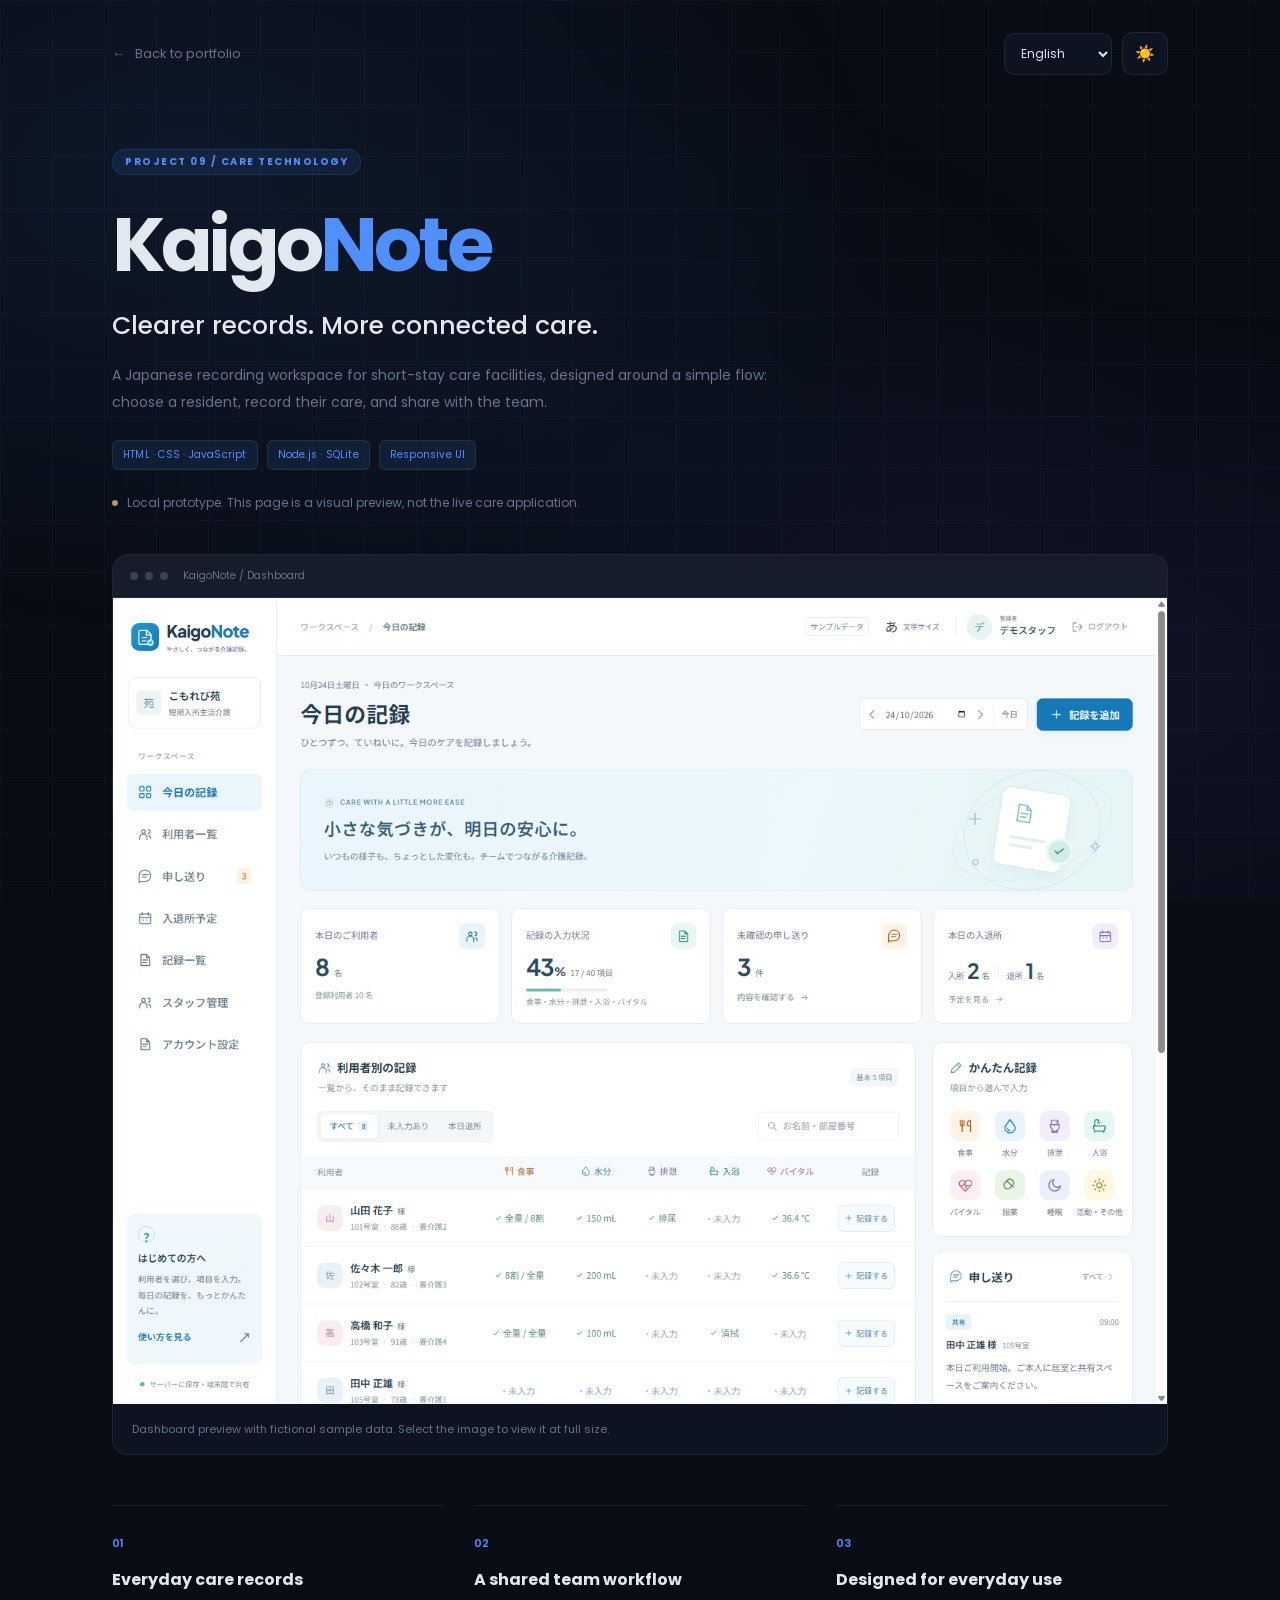
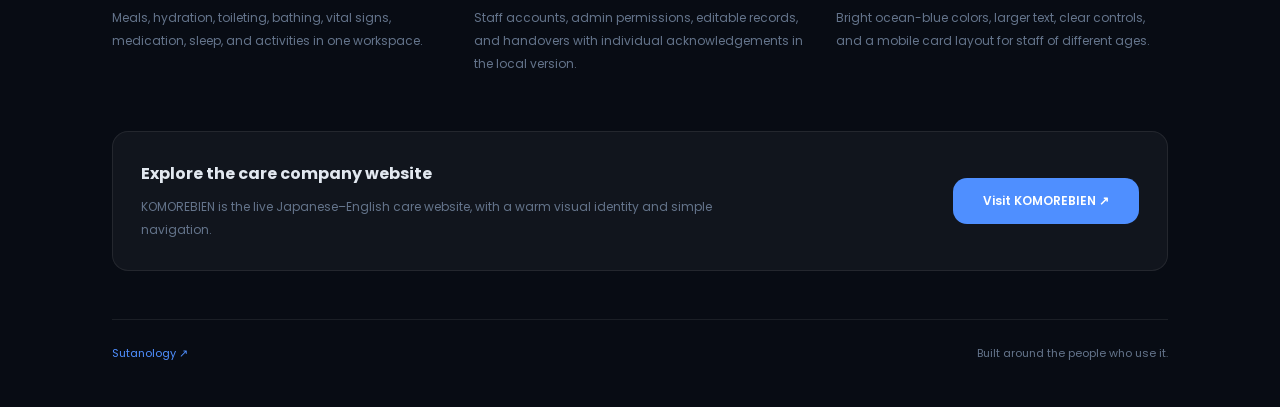
==== kaigonote.html @ e9a33e44 "Show KOMOREBIEN and KaigoNote in portfolio with localized project preview" ====
<!doctype html>
<html lang="en" data-theme="dark">
  <head>
    <meta charset="UTF-8">
    <meta name="viewport" content="width=device-width, initial-scale=1">
    <meta name="description" content="KaigoNote: a Japanese short-stay care recording application. A project preview by Sutanology.">
    <title>KaigoNote — Sutanology</title>
    <link rel="preconnect" href="https://fonts.googleapis.com">
    <link rel="preconnect" href="https://fonts.gstatic.com" crossorigin>
    <link href="https://fonts.googleapis.com/css2?family=Poppins:wght@400;500;600;700&display=swap" rel="stylesheet">
    <link rel="stylesheet" href="index.css">
    <link rel="stylesheet" href="project.css">
    <script src="kaigonote.js" defer></script>
  </head>
  <body class="project-case">
    <header class="case-nav">
      <a href="index.html#projects" class="case-back"><span aria-hidden="true">←</span> <span data-case="back">Back to portfolio</span></a>
      <div class="case-controls">
        <select id="case-language" aria-label="Language">
          <option value="en">English</option>
          <option value="id">Indonesia</option>
          <option value="jp">日本語</option>
          <option value="zh">中文</option>
          <option value="ko">한국어</option>
        </select>
        <button id="case-theme" type="button" aria-label="Toggle dark/light mode">☀️</button>
      </div>
    </header>
    <main>
      <section class="case-intro">
        <span class="tag" data-case="label">PROJECT 09 / CARE TECHNOLOGY</span>
        <h1>Kaigo<span>Note</span></h1>
        <p class="case-lead" data-case="lead">Clearer records. More connected care.</p>
        <p class="case-description" data-case="description">A Japanese recording workspace for short-stay care facilities, designed around a simple flow: choose a resident, record their care, and share with the team.</p>
        <div class="case-tags"><span>HTML · CSS · JavaScript</span><span>Node.js · SQLite</span><span data-case="responsive">Responsive UI</span></div>
        <p class="case-status"><span aria-hidden="true"></span><span data-case="status">Local prototype. This page is a visual preview, not the live care application.</span></p>
      </section>
      <figure class="case-screenshot">
        <div class="case-window" aria-hidden="true"><span></span><span></span><span></span><small>KaigoNote / Dashboard</small></div>
        <a href="photos/kaigonote-dashboard.png" target="_blank" rel="noopener" data-case-title="enlarge" title="Open full-size preview"><img src="photos/kaigonote-dashboard.png" width="1440" height="1100" alt="KaigoNote dashboard showing fictional residents, care recording status, quick actions and team handovers."></a>
        <figcaption data-case="caption">Dashboard preview with fictional sample data. Select the image to view it at full size.</figcaption>
      </figure>
      <section class="case-features" aria-label="Features">
        <article><span class="case-number">01</span><h2 data-case="recordTitle">Everyday care records</h2><p data-case="recordBody">Meals, hydration, toileting, bathing, vital signs, medication, sleep, and activities in one workspace.</p></article>
        <article><span class="case-number">02</span><h2 data-case="teamTitle">A shared team workflow</h2><p data-case="teamBody">Staff accounts, admin permissions, editable records, and handovers with individual acknowledgements in the local version.</p></article>
        <article><span class="case-number">03</span><h2 data-case="accessTitle">Designed for everyday use</h2><p data-case="accessBody">Bright ocean-blue colors, larger text, clear controls, and a mobile card layout for staff of different ages.</p></article>
      </section>
      <section class="case-next"><div><h2 data-case="nextTitle">Explore the care company website</h2><p data-case="nextBody">KOMOREBIEN is the live Japanese–English care website, with a warm visual identity and simple navigation.</p></div><a href="https://komorebi-care.web.app/" class="btn-primary" target="_blank" rel="noopener noreferrer"><span data-case="visit">Visit KOMOREBIEN</span> <span aria-hidden="true">↗</span></a></section>
    </main>
    <footer class="case-footer"><a href="index.html#projects">Sutanology <span aria-hidden="true">↗</span></a><span data-case="footer">Built around the people who use it.</span></footer>
  </body>
</html>
---- index.css ----
/* ═══════════════════════════════════════════════
   SUTANOLOGY — index.css
   Theme: Space / Sci-Fi  ×  Dark & Light modes
═══════════════════════════════════════════════ */

/* ── DARK MODE (default) ── */
:root {
  --bg: #080c14;
  --surface: #0d1321;
  --card-bg: rgba(255, 255, 255, 0.04);
  --card-border: rgba(255, 255, 255, 0.08);
  --accent: #4f8fff;
  --accent-2: #8b5cf6;
  --text: #e2e8f0;
  --muted: #64748b;
  --tag-bg: rgba(79, 143, 255, 0.1);
  --grid-color: rgba(79, 143, 255, 0.04);
  --star-color: rgba(255, 255, 255, 0.75);
  --glow: rgba(79, 143, 255, 0.35);
  --modal-bg: #0d1321;
  --ease: 0.3s ease;
  --radius: 24px;
}

/* ── LIGHT MODE ── */
[data-theme="light"] {
  --bg: #eef3ff;
  --surface: #ffffff;
  --card-bg: rgba(255, 255, 255, 0.82);
  --card-border: rgba(79, 143, 255, 0.18);
  --accent: #3b74e8;
  --accent-2: #7c3aed;
  --text: #0f172a;
  --muted: #475569;
  --tag-bg: rgba(59, 116, 232, 0.1);
  --grid-color: rgba(59, 116, 232, 0.07);
  --star-color: rgba(59, 116, 232, 0.55);
  --glow: rgba(59, 116, 232, 0.2);
  --modal-bg: #f8faff;
}

/* ── GLOBAL THEME TRANSITION ── */
*,
*::before,
*::after {
  margin: 0;
  padding: 0;
  box-sizing: border-box;
  transition:
    background-color 0.3s ease,
    border-color 0.3s ease,
    color 0.3s ease,
    box-shadow 0.3s ease;
}

/* Override transition for elements that should stay fast */
.card,
.btn-primary,
.project-item,
.contact-row,
.lang-trigger,
.theme-toggle,
.logo-emblem-ring,
.logo-emblem-ring-2 {
  transition: unset;
}
.card {
  transition:
    border-color var(--ease),
    transform 0.25s ease,
    box-shadow var(--ease),
    background-color 0.3s ease;
}
.btn-primary {
  transition:
    transform var(--ease),
    box-shadow var(--ease),
    background var(--ease);
}
.project-item {
  transition:
    background var(--ease),
    border-color var(--ease),
    transform var(--ease);
}
.contact-row {
  transition:
    background var(--ease),
    border-color var(--ease);
}
.lang-trigger {
  transition:
    background 0.25s,
    transform 0.25s;
}
.theme-toggle {
  transition:
    background 0.25s,
    transform 0.25s,
    box-shadow 0.25s;
}
.logo-emblem-ring {
  transition: none;
}
.logo-emblem-ring-2 {
  transition: none;
}

/* ══════════════════════════════════════════════
   STAR FIELD
══════════════════════════════════════════════ */

.star-field {
  position: fixed;
  inset: 0;
  pointer-events: none;
  z-index: 0;
  overflow: hidden;
}

.star {
  position: absolute;
  border-radius: 50%;
  background: var(--star-color);
  opacity: 0;
  animation: twinkle var(--twinkle-dur, 3s) ease-in-out infinite;
  animation-delay: var(--twinkle-delay, 0s);
}

@keyframes twinkle {
  0%,
  100% {
    opacity: 0.08;
    transform: scale(0.8);
  }
  50% {
    opacity: 0.85;
    transform: scale(1.2);
  }
}

/* ══════════════════════════════════════════════
   LANGUAGE SWITCHER
══════════════════════════════════════════════ */

.lang-switcher {
  position: fixed;
  top: 24px;
  right: 32px;
  z-index: 9998;
}

.lang-trigger {
  width: 44px;
  height: 44px;
  border-radius: 12px;
  background: var(--card-bg);
  border: 1px solid var(--card-border);
  color: var(--text);
  font-size: 18px;
  cursor: pointer;
  backdrop-filter: blur(12px);
  display: flex;
  align-items: center;
  justify-content: center;
}
.lang-trigger:hover {
  background: rgba(79, 143, 255, 0.12);
  transform: scale(1.05);
}

.lang-dropdown {
  position: absolute;
  top: 52px;
  right: 0;
  background: var(--modal-bg);
  border: 1px solid var(--card-border);
  border-radius: 18px;
  padding: 8px;
  display: flex;
  flex-direction: column;
  gap: 4px;
  opacity: 0;
  visibility: hidden;
  transform: translateY(-10px) scale(0.97);
  transition:
    opacity 0.25s ease,
    visibility 0.25s ease,
    transform 0.25s ease;
  min-width: 160px;
  backdrop-filter: blur(16px);
  box-shadow: 0 20px 50px rgba(0, 0, 0, 0.4);
}
.lang-dropdown.show {
  opacity: 1;
  visibility: visible;
  transform: translateY(0) scale(1);
}

.lang-opt {
  width: 100%;
  max-width: none;
  padding: 10px 14px;
  margin: 0;
  border-radius: 12px;
  background: transparent;
  border: none;
  color: var(--muted);
  font-size: 14px;
  font-weight: 500;
  text-align: left;
  cursor: pointer;
  font-family: "Poppins", sans-serif;
  display: flex;
  align-items: center;
  gap: 10px;
}
.lang-opt:hover {
  background: var(--card-bg);
  color: var(--text);
}
.lang-opt.active {
  background: var(--tag-bg);
  color: var(--accent);
  font-weight: 600;
}

/* ══════════════════════════════════════════════
   THEME TOGGLE BUTTON
══════════════════════════════════════════════ */

.theme-toggle {
  position: fixed;
  top: 24px;
  left: 32px;
  z-index: 9998;
  width: 44px;
  height: 44px;
  border-radius: 12px;
  background: var(--card-bg);
  border: 1px solid var(--card-border);
  color: var(--text);
  font-size: 18px;
  cursor: pointer;
  backdrop-filter: blur(12px);
  display: flex;
  align-items: center;
  justify-content: center;
}
.theme-toggle:hover {
  background: rgba(79, 143, 255, 0.12);
  transform: scale(1.05);
  box-shadow: 0 0 16px var(--glow);
}

/* ══════════════════════════════════════════════
   LOGO EMBLEM (Sci-Fi Brand Mark)
══════════════════════════════════════════════ */

.logo-emblem {
  position: relative;
  width: 56px;
  height: 56px;
  flex-shrink: 0;
}

.logo-emblem-core {
  position: absolute;
  inset: 0;
  border-radius: 50%;
  display: flex;
  align-items: center;
  justify-content: center;
  font-size: 22px;
  font-weight: 900;
  color: var(--accent);
  letter-spacing: -1px;
  background: radial-gradient(
    circle,
    rgba(79, 143, 255, 0.12) 0%,
    transparent 70%
  );
  border: 1.5px solid rgba(79, 143, 255, 0.55);
  box-shadow:
    0 0 14px var(--glow),
    0 0 28px rgba(79, 143, 255, 0.12),
    inset 0 0 10px rgba(79, 143, 255, 0.06);
  animation: emblem-pulse 4s ease-in-out infinite;
  z-index: 3;
}

.logo-emblem-ring {
  position: absolute;
  inset: -9px;
  border-radius: 50%;
  border: 1px dashed rgba(79, 143, 255, 0.35);
  animation: ring-spin 12s linear infinite;
  z-index: 2;
}

.logo-emblem-ring-2 {
  position: absolute;
  inset: -16px;
  border-radius: 50%;
  border: 1px dotted rgba(139, 92, 246, 0.2);
  animation: ring-spin 20s linear infinite reverse;
  z-index: 1;
}

@keyframes emblem-pulse {
  0%,
  100% {
    box-shadow:
      0 0 14px var(--glow),
      0 0 28px rgba(79, 143, 255, 0.12),
      inset 0 0 10px rgba(79, 143, 255, 0.06);
  }
  50% {
    box-shadow:
      0 0 22px rgba(79, 143, 255, 0.55),
      0 0 44px rgba(79, 143, 255, 0.2),
      inset 0 0 14px rgba(79, 143, 255, 0.1);
  }
}

@keyframes ring-spin {
  from {
    transform: rotate(0deg);
  }
  to {
    transform: rotate(360deg);
  }
}

/* ══════════════════════════════════════════════
   RESET & BASE
══════════════════════════════════════════════ */

html {
  scroll-behavior: smooth;
  overflow-x: hidden;
  background: var(--bg);
}

body {
  font-family: "Poppins", sans-serif;
  background: var(--bg);
  color: var(--text);
  min-height: 100vh;
  width: 100%;
  padding: 48px 32px 80px;
  max-width: 1200px;
  margin: 0 auto;
  overflow-x: hidden;
}

/* Space background: grid + glows */
body::before {
  content: "";
  position: fixed;
  inset: 0;
  background-image:
    linear-gradient(var(--grid-color) 1px, transparent 1px),
    linear-gradient(90deg, var(--grid-color) 1px, transparent 1px),
    radial-gradient(
      ellipse at 15% 20%,
      rgba(79, 143, 255, 0.09) 0%,
      transparent 45%
    ),
    radial-gradient(
      ellipse at 85% 75%,
      rgba(139, 92, 246, 0.08) 0%,
      transparent 40%
    ),
    radial-gradient(
      ellipse at 50% 50%,
      rgba(79, 143, 255, 0.04) 0%,
      transparent 60%
    );
  background-size:
    52px 52px,
    52px 52px,
    100% 100%,
    100% 100%,
    100% 100%;
  pointer-events: none;
  z-index: 0;
}

/* ══════════════════════════════════════════════
   HERO
══════════════════════════════════════════════ */

.hero {
  position: relative;
  z-index: 1;
  display: flex;
  justify-content: space-between;
  align-items: center;
  gap: 60px;
  min-height: 72vh;
  padding: 40px 0 80px;
}

.hero-left {
  flex: 1;
  display: flex;
  flex-direction: column;
  gap: 20px;
}

.hero-tag {
  font-size: 12px;
  font-weight: 600;
  letter-spacing: 2px;
  text-transform: uppercase;
  color: var(--accent);
  background: var(--tag-bg);
  border: 1px solid rgba(79, 143, 255, 0.2);
  display: inline-block;
  padding: 7px 18px;
  border-radius: 999px;
  width: fit-content;
}

.hero-name {
  font-size: clamp(56px, 8vw, 100px);
  font-weight: 800;
  line-height: 0.95;
  letter-spacing: -3px;
  background: linear-gradient(135deg, #ffffff 0%, #94a3b8 100%);
  -webkit-background-clip: text;
  -webkit-text-fill-color: transparent;
  background-clip: text;
}

[data-theme="light"] .hero-name {
  background: linear-gradient(135deg, #0f172a 0%, #334155 100%);
  -webkit-background-clip: text;
  background-clip: text;
}

.hero-desc {
  font-size: 16px;
  color: var(--muted);
  line-height: 1.8;
  max-width: 420px;
}

.hero-actions {
  display: flex;
  gap: 14px;
  align-items: center;
  flex-wrap: wrap;
  margin-top: 4px;
}

.btn-primary {
  padding: 14px 30px;
  background: var(--accent);
  color: white;
  border: none;
  border-radius: 14px;
  font-size: 15px;
  font-weight: 600;
  cursor: pointer;
  font-family: "Poppins", sans-serif;
  position: relative;
  overflow: hidden;
}
.btn-primary::before {
  content: "";
  position: absolute;
  inset: 0;
  background: linear-gradient(
    90deg,
    transparent,
    rgba(255, 255, 255, 0.08),
    transparent
  );
  transform: translateX(-100%);
  transition: transform 0.5s ease;
}
.btn-primary:hover::before {
  transform: translateX(100%);
}
.btn-primary:hover {
  background: #3a73e8;
  transform: translateY(-2px);
  box-shadow: 0 14px 34px var(--glow);
}
.btn-primary:active {
  transform: scale(0.97);
}

.btn-ghost {
  padding: 14px 24px;
  background: var(--card-bg);
  border: 1px solid var(--card-border);
  color: var(--text);
  border-radius: 14px;
  font-size: 15px;
  font-weight: 500;
  text-decoration: none;
}
.btn-ghost:hover {
  background: rgba(79, 143, 255, 0.08);
  transform: translateY(-2px);
}

/* ══════════════════════════════════════════════
   HERO PHOTO
══════════════════════════════════════════════ */

.hero-right {
  flex: 0 0 300px;
}

.photo-wrapper {
  position: relative;
  display: inline-block;
}

.photo-wrapper::before {
  content: "";
  position: absolute;
  inset: -24px;
  background: linear-gradient(
    135deg,
    rgba(79, 143, 255, 0.25),
    rgba(139, 92, 246, 0.2)
  );
  border-radius: 40px;
  filter: blur(40px);
  z-index: 0;
  animation: halo 6s ease-in-out infinite alternate;
}

@keyframes halo {
  from {
    opacity: 0.6;
    transform: scale(0.95);
  }
  to {
    opacity: 1;
    transform: scale(1.05);
  }
}

#profilePhoto {
  width: 300px;
  height: 360px;
  object-fit: cover;
  border-radius: 28px;
  cursor: zoom-in;
  display: block;
  position: relative;
  z-index: 1;
  filter: brightness(0.92) contrast(1.05);
  box-shadow: 0 28px 70px rgba(0, 0, 0, 0.6);
  transition:
    transform 0.45s cubic-bezier(0.34, 1.56, 0.64, 1),
    box-shadow 0.45s ease,
    filter 0.3s ease;
}
.photo-lightbox {
  position: fixed;
  inset: 0;
  z-index: 9999;
  display: flex;
  align-items: center;
  justify-content: center;
  opacity: 0;
  visibility: hidden;
  transition:
    opacity 0.35s ease,
    visibility 0.35s ease;
}

.photo-lightbox.show {
  opacity: 1;
  visibility: visible;
}

.lightbox-backdrop {
  position: absolute;
  inset: 0;
  background: rgba(5, 8, 20, 0.88);
  backdrop-filter: blur(24px);
  -webkit-backdrop-filter: blur(24px);
  cursor: zoom-out;
}

.lightbox-img {
  position: relative;
  z-index: 1;
  max-width: min(88vw, 480px);
  max-height: 80vh;
  width: auto;
  height: auto;
  border-radius: 28px;
  box-shadow:
    0 40px 120px rgba(0, 0, 0, 0.9),
    0 0 0 1px rgba(255, 255, 255, 0.06);
  object-fit: cover;
  transform: scale(0.82);
  transition: transform 0.4s cubic-bezier(0.34, 1.56, 0.64, 1);
}

.photo-lightbox.show .lightbox-img {
  transform: scale(1);
}

.lightbox-close {
  position: absolute;
  top: 20px;
  right: 20px;
  z-index: 2;
  width: 44px;
  height: 44px;
  border-radius: 50%;
  border: 1px solid rgba(255, 255, 255, 0.15);
  background: rgba(255, 255, 255, 0.08);
  backdrop-filter: blur(12px);
  color: #fff;
  font-size: 16px;
  cursor: pointer;
  display: flex;
  align-items: center;
  justify-content: center;
  transition:
    background 0.2s,
    transform 0.2s;
}

.lightbox-close:hover {
  background: rgba(255, 255, 255, 0.18);
  transform: scale(1.1);
}

[data-theme="light"] #profilePhoto {
  filter: brightness(0.96) contrast(1.02);
  box-shadow: 0 28px 70px rgba(15, 23, 42, 0.25);
}

.photo-hint {
  position: absolute;
  bottom: -28px;
  left: 50%;
  transform: translateX(-50%);
  font-size: 11px;
  color: var(--muted);
  letter-spacing: 1px;
  white-space: nowrap;
  z-index: 1;
}

/* ══════════════════════════════════════════════
   BENTO GRID
══════════════════════════════════════════════ */

.bento {
  position: relative;
  z-index: 1;
  display: grid;
  grid-template-columns: 4fr 3fr 5fr;
  grid-template-rows: auto auto auto;
  gap: 18px;
}

/* ══════════════════════════════════════════════
   CARD BASE
══════════════════════════════════════════════ */

.card {
  background: var(--card-bg);
  border: 1px solid var(--card-border);
  border-radius: var(--radius);
  padding: 28px;
  position: relative;
  backdrop-filter: blur(8px);
  -webkit-backdrop-filter: blur(8px);
}
.card:hover {
  border-color: rgba(79, 143, 255, 0.22);
  transform: translateY(-4px);
  box-shadow:
    0 16px 40px rgba(0, 0, 0, 0.2),
    0 0 0 1px rgba(79, 143, 255, 0.08);
}

/* Sci-fi corner accent on hover */
.card::after {
  content: "";
  position: absolute;
  top: 10px;
  right: 10px;
  width: 10px;
  height: 10px;
  border-top: 1.5px solid rgba(79, 143, 255, 0);
  border-right: 1.5px solid rgba(79, 143, 255, 0);
  border-radius: 0 3px 0 0;
  transition: border-color 0.3s ease;
  pointer-events: none;
}
.card:hover::after {
  border-top-color: rgba(79, 143, 255, 0.5);
  border-right-color: rgba(79, 143, 255, 0.5);
}

/* ── ABOUT ── */
.card-about {
  grid-column: 1 / 3;
  grid-row: 1;
  border-left: 3px solid var(--accent);
}
.card-about h2 {
  font-size: 20px;
  font-weight: 700;
  margin: 10px 0 12px;
  color: var(--text);
}
.card-about p {
  font-size: 14px;
  color: var(--muted);
  line-height: 1.85;
}

/* ── ORIGIN ── */
.card-origin {
  grid-column: 3 / 4;
  grid-row: 1;
  display: flex;
  flex-direction: column;
  align-items: flex-start;
  gap: 6px;
}
.card-origin h3 {
  font-size: 20px;
  font-weight: 700;
}
.divider {
  width: 100%;
  height: 1px;
  background: var(--card-border);
  margin: 10px 0;
}

/* ── LANGUAGE ── */
.card-lang {
  grid-column: 1 / 2;
  grid-row: 2;
}
.lang-list {
  margin-top: 14px;
  display: flex;
  flex-direction: column;
  gap: 12px;
}
.lang-row {
  display: flex;
  align-items: center;
  gap: 12px;
  font-size: 14px;
  color: var(--text);
  padding: 10px 14px;
  background: rgba(255, 255, 255, 0.03);
  border: 1px solid var(--card-border);
  border-radius: 12px;
}
[data-theme="light"] .lang-row {
  background: rgba(59, 116, 232, 0.04);
}
.flag {
  font-size: 20px;
}

/* ── SKILLS ── */
.card-skills {
  grid-column: 2 / 3;
  grid-row: 2;
}
.skill-tags {
  margin-top: 14px;
  display: flex;
  flex-wrap: wrap;
  gap: 8px;
}
.skill-tags span {
  font-size: 12px;
  font-weight: 600;
  padding: 7px 15px;
  border-radius: 999px;
  background: rgba(139, 92, 246, 0.1);
  color: #a78bfa;
  border: 1px solid rgba(139, 92, 246, 0.2);
}
.skill-tags span:hover {
  background: rgba(139, 92, 246, 0.2);
  transform: translateY(-2px);
}
[data-theme="light"] .skill-tags span {
  color: #7c3aed;
}

/* ── PROJECTS ── */
.card-projects {
  grid-column: 3 / 4;
  grid-row: 2 / 4;
}
.project-list {
  margin-top: 14px;
  display: flex;
  flex-direction: column;
  gap: 10px;
}

.project-item {
  display: flex;
  align-items: center;
  gap: 14px;
  padding: 15px 18px;
  background: rgba(255, 255, 255, 0.03);
  border: 1px solid var(--card-border);
  border-radius: 14px;
  text-decoration: none;
}
.project-item:hover {
  background: rgba(79, 143, 255, 0.08);
  border-color: rgba(79, 143, 255, 0.3);
  transform: translateX(5px);
}
[data-theme="light"] .project-item {
  background: rgba(255, 255, 255, 0.6);
}
[data-theme="light"] .project-item:hover {
  background: rgba(59, 116, 232, 0.08);
}

.project-wip {
  opacity: 0.45;
}
.project-wip:hover {
  transform: none;
}

.project-num {
  font-size: 11px;
  font-weight: 700;
  color: var(--accent);
  font-variant-numeric: tabular-nums;
  flex-shrink: 0;
}
.project-info {
  flex: 1;
  display: flex;
  flex-direction: column;
  gap: 2px;
  min-width: 0;
}
.project-name {
  font-size: 14px;
  color: var(--text);
  font-weight: 600;
  white-space: nowrap;
  overflow: hidden;
  text-overflow: ellipsis;
}
.project-tech {
  font-size: 11px;
  color: var(--muted);
  font-weight: 400;
}
.project-arrow {
  font-size: 15px;
  color: var(--muted);
  flex-shrink: 0;
}
.project-item:hover .project-arrow {
  color: var(--accent);
  transform: translate(2px, -2px);
}

.project-self {
  border-color: rgba(79, 143, 255, 0.25);
  background: rgba(79, 143, 255, 0.05);
  cursor: default;
}
.project-self:hover {
  transform: none;
  background: rgba(79, 143, 255, 0.05);
}

.project-badge {
  font-size: 10px;
  font-weight: 700;
  padding: 3px 10px;
  border-radius: 999px;
  background: rgba(79, 143, 255, 0.15);
  color: var(--accent);
  border: 1px solid rgba(79, 143, 255, 0.25);
  white-space: nowrap;
  flex-shrink: 0;
  letter-spacing: 0.3px;
}

/* ── STATUS ── */
.card-status {
  grid-column: 1 / 3;
  grid-row: 3;
  display: flex;
  align-items: center;
  gap: 22px;
  background: linear-gradient(
    135deg,
    rgba(79, 143, 255, 0.07),
    rgba(139, 92, 246, 0.07)
  );
  border-color: rgba(79, 143, 255, 0.15);
}
[data-theme="light"] .card-status {
  background: linear-gradient(
    135deg,
    rgba(59, 116, 232, 0.06),
    rgba(124, 58, 237, 0.05)
  );
}
.status-icon {
  font-size: 40px;
  flex-shrink: 0;
}
.status-text {
  font-size: 15px;
  color: var(--muted);
  line-height: 1.7;
  font-style: italic;
}

/* ══════════════════════════════════════════════
   UTILITY
══════════════════════════════════════════════ */

.tag {
  font-size: 10px;
  font-weight: 700;
  letter-spacing: 1.5px;
  text-transform: uppercase;
  color: var(--accent);
  background: var(--tag-bg);
  border: 1px solid rgba(79, 143, 255, 0.15);
  padding: 4px 12px;
  border-radius: 999px;
  display: inline-block;
}

.card-icon {
  font-size: 34px;
  line-height: 1;
}
.card-icon.small {
  font-size: 22px;
}
.muted-text {
  font-size: 13px;
  color: var(--muted);
}

/* ══════════════════════════════════════════════
   CONTACT MODAL
══════════════════════════════════════════════ */

.modal-overlay {
  position: fixed;
  inset: 0;
  background: rgba(0, 0, 0, 0.65);
  backdrop-filter: blur(8px);
  display: flex;
  align-items: center;
  justify-content: center;
  z-index: 9999;
  opacity: 0;
  visibility: hidden;
}
.modal-overlay.show {
  opacity: 1;
  visibility: visible;
}

.modal-box {
  background: var(--modal-bg);
  border: 1px solid var(--card-border);
  border-radius: 28px;
  padding: 44px;
  width: 90%;
  max-width: 440px;
  position: relative;
  transform: scale(0.9) translateY(24px);
  transition:
    transform 0.4s cubic-bezier(0.34, 1.56, 0.64, 1),
    background-color 0.3s ease,
    border-color 0.3s ease;
  box-shadow:
    0 24px 60px rgba(0, 0, 0, 0.4),
    0 0 0 1px rgba(79, 143, 255, 0.08);
}
.modal-overlay.show .modal-box {
  transform: scale(1) translateY(0);
}

.modal-close {
  position: absolute;
  top: 18px;
  right: 18px;
  width: 38px;
  height: 38px;
  border-radius: 50%;
  background: var(--card-bg);
  border: 1px solid var(--card-border);
  color: var(--muted);
  font-size: 15px;
  cursor: pointer;
  font-family: "Poppins", sans-serif;
  display: flex;
  align-items: center;
  justify-content: center;
}
.modal-close:hover {
  background: rgba(79, 143, 255, 0.12);
  color: var(--text);
  transform: rotate(90deg);
}

.modal-box h2 {
  font-size: 26px;
  font-weight: 700;
  margin-bottom: 6px;
  color: var(--text);
}
.modal-sub {
  font-size: 14px;
  color: var(--muted);
  margin-bottom: 28px;
}

.contact-list {
  display: flex;
  flex-direction: column;
  gap: 14px;
}

.contact-row {
  display: flex;
  align-items: center;
  gap: 16px;
  padding: 16px 20px;
  background: var(--card-bg);
  border: 1px solid var(--card-border);
  border-radius: 16px;
}
.contact-row:hover {
  background: rgba(79, 143, 255, 0.07);
  border-color: rgba(79, 143, 255, 0.25);
}

.contact-icon {
  font-size: 20px;
  width: 44px;
  height: 44px;
  display: flex;
  align-items: center;
  justify-content: center;
  background: rgba(79, 143, 255, 0.1);
  border-radius: 12px;
  flex-shrink: 0;
}
.contact-row > div {
  display: flex;
  flex-direction: column;
  gap: 3px;
}
.contact-label {
  font-size: 10px;
  font-weight: 700;
  text-transform: uppercase;
  letter-spacing: 1px;
  color: var(--muted);
}
.contact-val {
  font-size: 14px;
  color: var(--text);
  font-weight: 500;
}
.contact-link {
  color: var(--accent);
  text-decoration: none;
}
.contact-link:hover {
  text-decoration: underline;
}
.contact-row-link {
  text-decoration: none;
  color: inherit;
  display: flex;
}
.contact-row-link:hover {
  background: rgba(79, 143, 255, 0.08);
  border-color: rgba(79, 143, 255, 0.3);
}
.contact-row-link:hover .contact-val {
  color: var(--accent);
}

/* ══════════════════════════════════════════════
   RESPONSIVE
══════════════════════════════════════════════ */

@media (max-width: 960px) {
  .hero {
    flex-direction: column-reverse;
    align-items: flex-start;
    min-height: auto;
    padding: 32px 0 60px;
    gap: 40px;
  }
  .hero-right {
    width: 100%;
    flex: none;
  }
  #profilePhoto {
    width: 100%;
    height: 280px;
  }
  .photo-wrapper {
    width: 100%;
  }
  .bento {
    grid-template-columns: 1fr 1fr;
  }
  .card-about {
    grid-column: 1 / 3;
    grid-row: auto;
  }
  .card-origin {
    grid-column: 1 / 2;
    grid-row: auto;
  }
  .card-lang {
    grid-column: 2 / 3;
    grid-row: auto;
  }
  .card-skills {
    grid-column: 1 / 2;
    grid-row: auto;
  }
  .card-projects {
    grid-column: 2 / 3;
    grid-row: auto;
  }
  .card-status {
    grid-column: 1 / 3;
    grid-row: auto;
  }
}

@media (max-width: 600px) {
  body {
    padding: 28px 16px 60px;
  }
  .hero {
    gap: 28px;
    padding: 20px 0 48px;
  }
  .hero-name {
    letter-spacing: -1.5px;
  }
  .hero-tag {
    white-space: normal;
    word-break: break-word;
  }
  .hero-desc {
    font-size: 14px;
  }
  .hero-actions {
    flex-direction: column;
    align-items: stretch;
  }
  .btn-primary,
  .btn-ghost {
    text-align: center;
    width: 100%;
  }
  .bento {
    grid-template-columns: 1fr;
    gap: 12px;
  }
  .card {
    padding: 20px;
  }
  .card-about,
  .card-origin,
  .card-lang,
  .card-skills,
  .card-projects,
  .card-status {
    grid-column: 1;
    grid-row: auto;
  }
  .card-status {
    flex-direction: column;
    align-items: flex-start;
    gap: 14px;
  }
  .modal-box {
    padding: 28px 20px;
    border-radius: 20px;
  }
  .lang-switcher {
    top: 16px;
    right: 16px;
  }
  .theme-toggle {
    top: 16px;
    left: 16px;
  }
  .logo-emblem {
    width: 48px;
    height: 48px;
  }
  .logo-emblem-core {
    font-size: 18px;
  }
}

@media (max-width: 480px) {
  body {
    padding: 20px 12px 48px;
  }
  .hero {
    gap: 20px;
    padding: 12px 0 36px;
  }
  #profilePhoto {
    height: 220px;
  }
  .card {
    padding: 16px;
    border-radius: 18px;
  }
  .skill-tags span {
    font-size: 11px;
    padding: 6px 12px;
  }
  .modal-box {
    padding: 24px 16px;
    border-radius: 18px;
  }
  .contact-row {
    padding: 12px 14px;
  }
}
---- project.css ----
.project-case{max-width:1120px;padding:32px 32px 45px}.case-nav{display:flex;justify-content:space-between;align-items:center;gap:18px;margin-bottom:72px}.case-back{display:flex;align-items:center;gap:10px;text-decoration:none;color:var(--muted);font-size:13px}.case-back:hover{color:var(--accent)}.case-controls{display:flex;align-items:center;gap:10px}.case-controls select,.case-controls button{font:inherit;min-height:42px;border:1px solid var(--card-border);background:var(--surface);color:var(--text);border-radius:10px;padding:8px 12px;cursor:pointer}.case-controls select{font-size:12px}.case-controls button{min-width:42px}.project-case a:focus-visible,.project-case button:focus-visible,.project-case select:focus-visible{outline:3px solid var(--accent);outline-offset:5px}.case-intro{max-width:750px}.case-intro h1{font-size:clamp(44px,7vw,76px);line-height:1.25;letter-spacing:-.05em;margin:22px 0 14px;color:var(--text)}.case-intro h1>span{color:var(--accent)}.case-lead{font-size:clamp(18px,3vw,25px);color:var(--text);font-weight:500;line-height:1.6}.case-description{font-size:14px;color:var(--muted);line-height:1.95;max-width:680px;margin-top:16px}.case-tags{display:flex;flex-wrap:wrap;gap:9px;margin-top:23px}.case-tags>span{font-size:10px;letter-spacing:.02em;background:var(--tag-bg);border:1px solid var(--card-border);color:var(--accent);padding:6px 10px;border-radius:6px}.case-status{display:flex;align-items:flex-start;gap:9px;color:var(--muted);font-size:12px;line-height:1.9;margin-top:22px;max-width:650px}.case-status>span:first-child{flex-shrink:0;width:6px;height:6px;border-radius:50%;background:#b39667;margin-top:8px}.case-screenshot{margin:40px 0 0;border:1px solid var(--card-border);border-radius:16px;overflow:hidden;background:var(--surface)}.case-window{display:flex;align-items:center;gap:7px;padding:13px 17px;background:var(--card-bg);border-bottom:1px solid var(--card-border)}.case-window>span{width:8px;height:8px;border-radius:50%;background:var(--muted);opacity:.45}.case-window small{font-size:10px;color:var(--muted);margin-left:8px}.case-screenshot a{display:block}.case-screenshot img{display:block;width:100%;height:auto}.case-screenshot figcaption{font-size:11px;line-height:1.9;color:var(--muted);padding:15px 19px}.case-features{display:grid;grid-template-columns:repeat(3,minmax(0,1fr));gap:30px;margin-top:50px}.case-features article{border-top:1px solid var(--card-border);padding-top:23px}.case-number{font-size:11px;color:var(--accent);font-weight:600}.case-features h2{font-size:16px;margin:12px 0;line-height:1.7;color:var(--text)}.case-features p{font-size:12px;color:var(--muted);line-height:1.95}.case-next{display:flex;justify-content:space-between;align-items:center;gap:30px;border:1px solid var(--card-border);background:var(--card-bg);border-radius:16px;margin-top:55px;padding:28px}.case-next h2{font-size:16px;line-height:1.7;color:var(--text)}.case-next p{font-size:12px;color:var(--muted);line-height:1.9;margin-top:9px;max-width:580px}.case-next .btn-primary{font-size:12px;flex-shrink:0;text-decoration:none;white-space:nowrap}.case-footer{display:flex;justify-content:space-between;gap:20px;border-top:1px solid var(--card-border);padding-top:25px;margin-top:48px;font-size:11px;color:var(--muted)}.case-footer a{text-decoration:none;color:var(--accent)}
@media(max-width:650px){.project-case{padding:25px 20px 30px}.case-nav{margin-bottom:48px}.case-back{font-size:11px;gap:7px}.case-controls{gap:7px}.case-controls select{max-width:105px;font-size:11px;padding:8px}.case-controls button{padding:8px;min-width:38px}.case-intro h1{margin-top:20px}.case-description{font-size:13px}.case-status{font-size:11px}.case-tags>span{font-size:9px}.case-screenshot{margin-top:28px;border-radius:11px}.case-screenshot figcaption{font-size:10px;padding:12px 15px}.case-features{grid-template-columns:1fr;gap:26px;margin-top:35px}.case-features h2{font-size:16px}.case-features p{font-size:13px}.case-next{margin-top:35px;padding:23px;align-items:flex-start;flex-direction:column;gap:22px}.case-next .btn-primary{font-size:11px;padding:12px 15px}.case-footer{font-size:10px;flex-direction:column;gap:10px;margin-top:33px}}
.project-case>.case-nav,.project-case>main,.project-case>.case-footer{position:relative;z-index:1}
@media(prefers-reduced-motion:reduce){.project-case *{transition:none!important}}
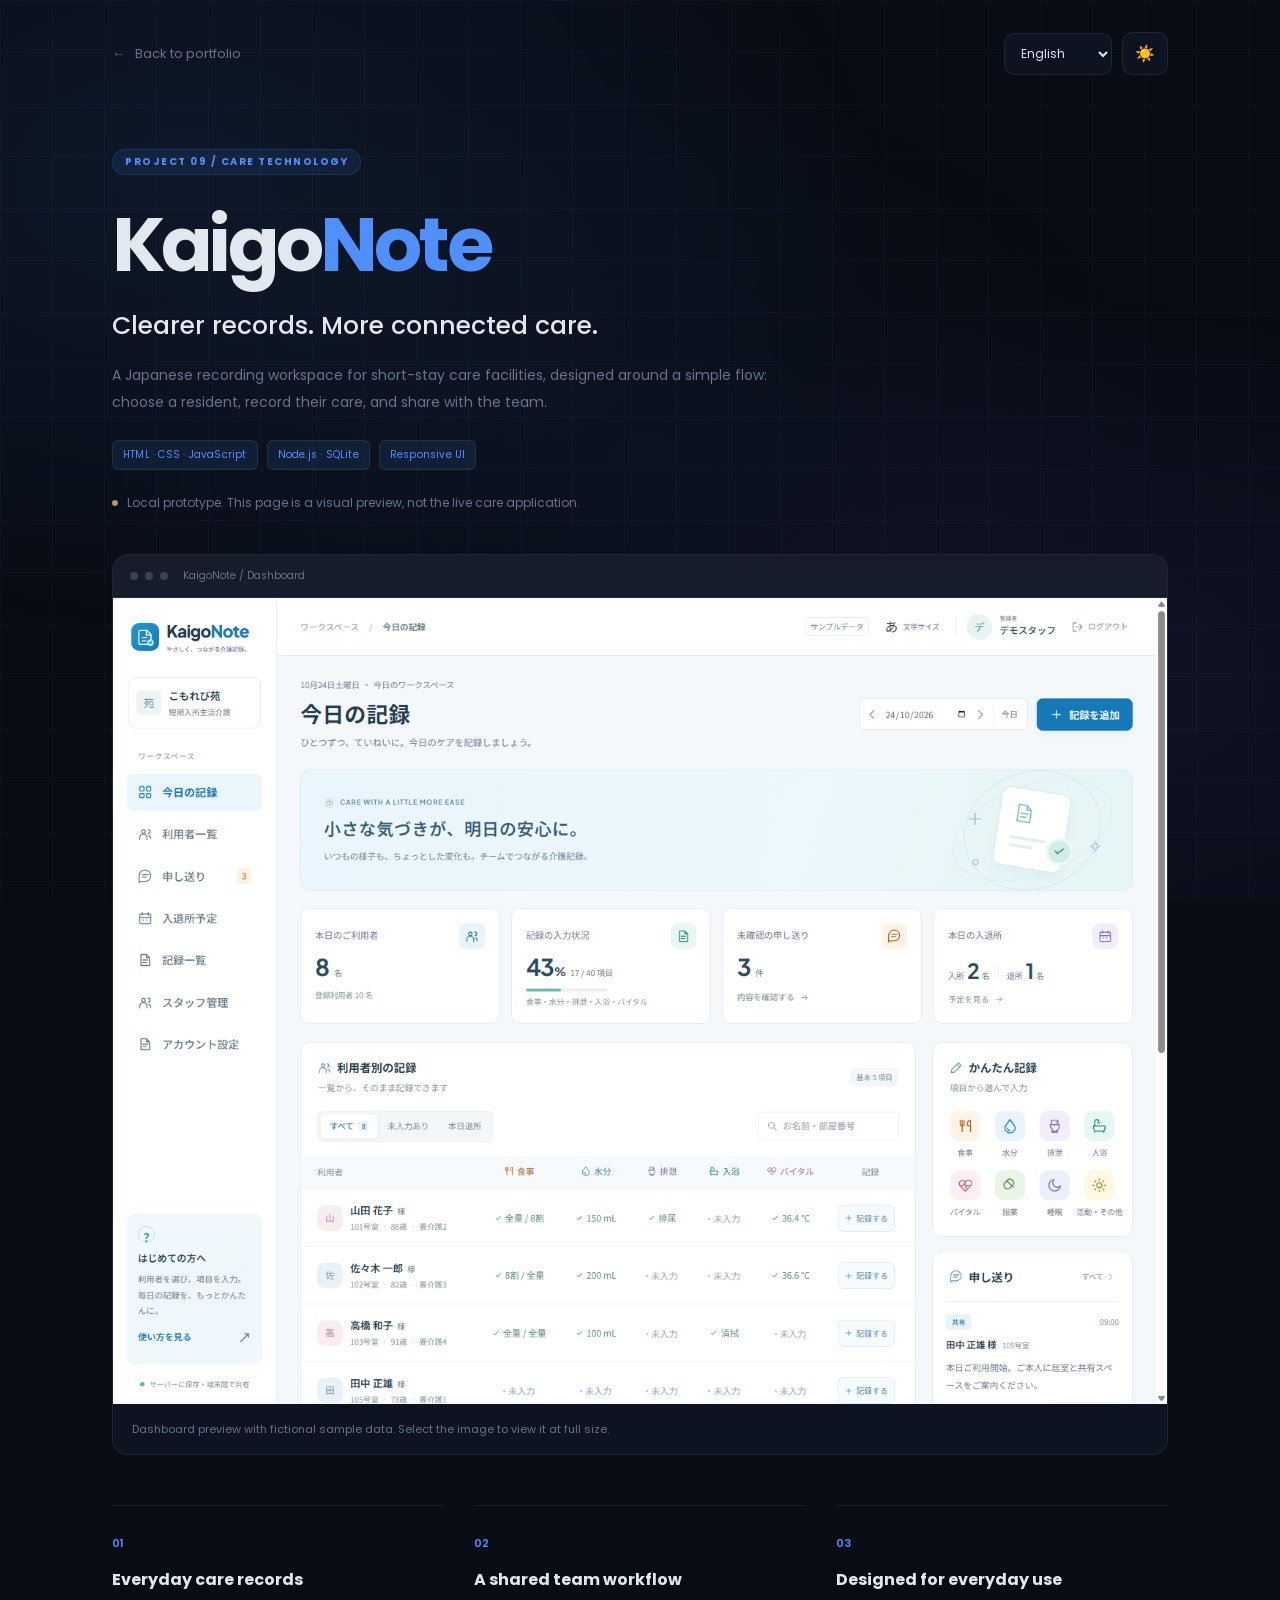
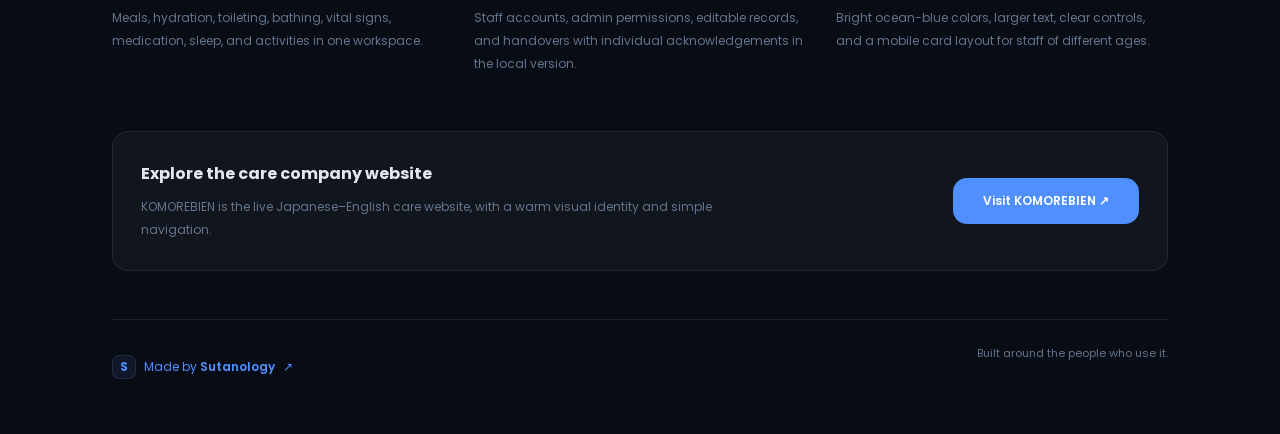
==== commit fa993888: "Show Sutanology creator mark on KaigoNote project preview" ====
--- a/kaigonote.html
+++ b/kaigonote.html
@@ -47,6 +47,6 @@
       </section>
       <section class="case-next"><div><h2 data-case="nextTitle">Explore the care company website</h2><p data-case="nextBody">KOMOREBIEN is the live Japanese–English care website, with a warm visual identity and simple navigation.</p></div><a href="https://komorebi-care.web.app/" class="btn-primary" target="_blank" rel="noopener noreferrer"><span data-case="visit">Visit KOMOREBIEN</span> <span aria-hidden="true">↗</span></a></section>
     </main>
-    <footer class="case-footer"><a href="index.html#projects">Sutanology <span aria-hidden="true">↗</span></a><span data-case="footer">Built around the people who use it.</span></footer>
+    <footer class="case-footer"><a href="index.html#projects" class="case-creator"><span class="case-creator-mark" aria-hidden="true">S</span><span>Made by <strong>Sutanology</strong></span><span aria-hidden="true">↗</span></a><span data-case="footer">Built around the people who use it.</span></footer>
   </body>
 </html>
--- a/project.css
+++ b/project.css
@@ -1,4 +1,5 @@
 .project-case{max-width:1120px;padding:32px 32px 45px}.case-nav{display:flex;justify-content:space-between;align-items:center;gap:18px;margin-bottom:72px}.case-back{display:flex;align-items:center;gap:10px;text-decoration:none;color:var(--muted);font-size:13px}.case-back:hover{color:var(--accent)}.case-controls{display:flex;align-items:center;gap:10px}.case-controls select,.case-controls button{font:inherit;min-height:42px;border:1px solid var(--card-border);background:var(--surface);color:var(--text);border-radius:10px;padding:8px 12px;cursor:pointer}.case-controls select{font-size:12px}.case-controls button{min-width:42px}.project-case a:focus-visible,.project-case button:focus-visible,.project-case select:focus-visible{outline:3px solid var(--accent);outline-offset:5px}.case-intro{max-width:750px}.case-intro h1{font-size:clamp(44px,7vw,76px);line-height:1.25;letter-spacing:-.05em;margin:22px 0 14px;color:var(--text)}.case-intro h1>span{color:var(--accent)}.case-lead{font-size:clamp(18px,3vw,25px);color:var(--text);font-weight:500;line-height:1.6}.case-description{font-size:14px;color:var(--muted);line-height:1.95;max-width:680px;margin-top:16px}.case-tags{display:flex;flex-wrap:wrap;gap:9px;margin-top:23px}.case-tags>span{font-size:10px;letter-spacing:.02em;background:var(--tag-bg);border:1px solid var(--card-border);color:var(--accent);padding:6px 10px;border-radius:6px}.case-status{display:flex;align-items:flex-start;gap:9px;color:var(--muted);font-size:12px;line-height:1.9;margin-top:22px;max-width:650px}.case-status>span:first-child{flex-shrink:0;width:6px;height:6px;border-radius:50%;background:#b39667;margin-top:8px}.case-screenshot{margin:40px 0 0;border:1px solid var(--card-border);border-radius:16px;overflow:hidden;background:var(--surface)}.case-window{display:flex;align-items:center;gap:7px;padding:13px 17px;background:var(--card-bg);border-bottom:1px solid var(--card-border)}.case-window>span{width:8px;height:8px;border-radius:50%;background:var(--muted);opacity:.45}.case-window small{font-size:10px;color:var(--muted);margin-left:8px}.case-screenshot a{display:block}.case-screenshot img{display:block;width:100%;height:auto}.case-screenshot figcaption{font-size:11px;line-height:1.9;color:var(--muted);padding:15px 19px}.case-features{display:grid;grid-template-columns:repeat(3,minmax(0,1fr));gap:30px;margin-top:50px}.case-features article{border-top:1px solid var(--card-border);padding-top:23px}.case-number{font-size:11px;color:var(--accent);font-weight:600}.case-features h2{font-size:16px;margin:12px 0;line-height:1.7;color:var(--text)}.case-features p{font-size:12px;color:var(--muted);line-height:1.95}.case-next{display:flex;justify-content:space-between;align-items:center;gap:30px;border:1px solid var(--card-border);background:var(--card-bg);border-radius:16px;margin-top:55px;padding:28px}.case-next h2{font-size:16px;line-height:1.7;color:var(--text)}.case-next p{font-size:12px;color:var(--muted);line-height:1.9;margin-top:9px;max-width:580px}.case-next .btn-primary{font-size:12px;flex-shrink:0;text-decoration:none;white-space:nowrap}.case-footer{display:flex;justify-content:space-between;gap:20px;border-top:1px solid var(--card-border);padding-top:25px;margin-top:48px;font-size:11px;color:var(--muted)}.case-footer a{text-decoration:none;color:var(--accent)}
 @media(max-width:650px){.project-case{padding:25px 20px 30px}.case-nav{margin-bottom:48px}.case-back{font-size:11px;gap:7px}.case-controls{gap:7px}.case-controls select{max-width:105px;font-size:11px;padding:8px}.case-controls button{padding:8px;min-width:38px}.case-intro h1{margin-top:20px}.case-description{font-size:13px}.case-status{font-size:11px}.case-tags>span{font-size:9px}.case-screenshot{margin-top:28px;border-radius:11px}.case-screenshot figcaption{font-size:10px;padding:12px 15px}.case-features{grid-template-columns:1fr;gap:26px;margin-top:35px}.case-features h2{font-size:16px}.case-features p{font-size:13px}.case-next{margin-top:35px;padding:23px;align-items:flex-start;flex-direction:column;gap:22px}.case-next .btn-primary{font-size:11px;padding:12px 15px}.case-footer{font-size:10px;flex-direction:column;gap:10px;margin-top:33px}}
 .project-case>.case-nav,.project-case>main,.project-case>.case-footer{position:relative;z-index:1}
+.case-creator{display:inline-flex;align-items:center;gap:8px;min-height:44px;font-size:12px}.case-creator-mark{display:grid;place-items:center;width:24px;height:24px;border:1px solid var(--card-border);border-radius:7px;background:var(--tag-bg);font-weight:700}.case-creator strong{font-weight:600}.case-creator:hover strong{text-decoration:underline;text-underline-offset:4px}
 @media(prefers-reduced-motion:reduce){.project-case *{transition:none!important}}
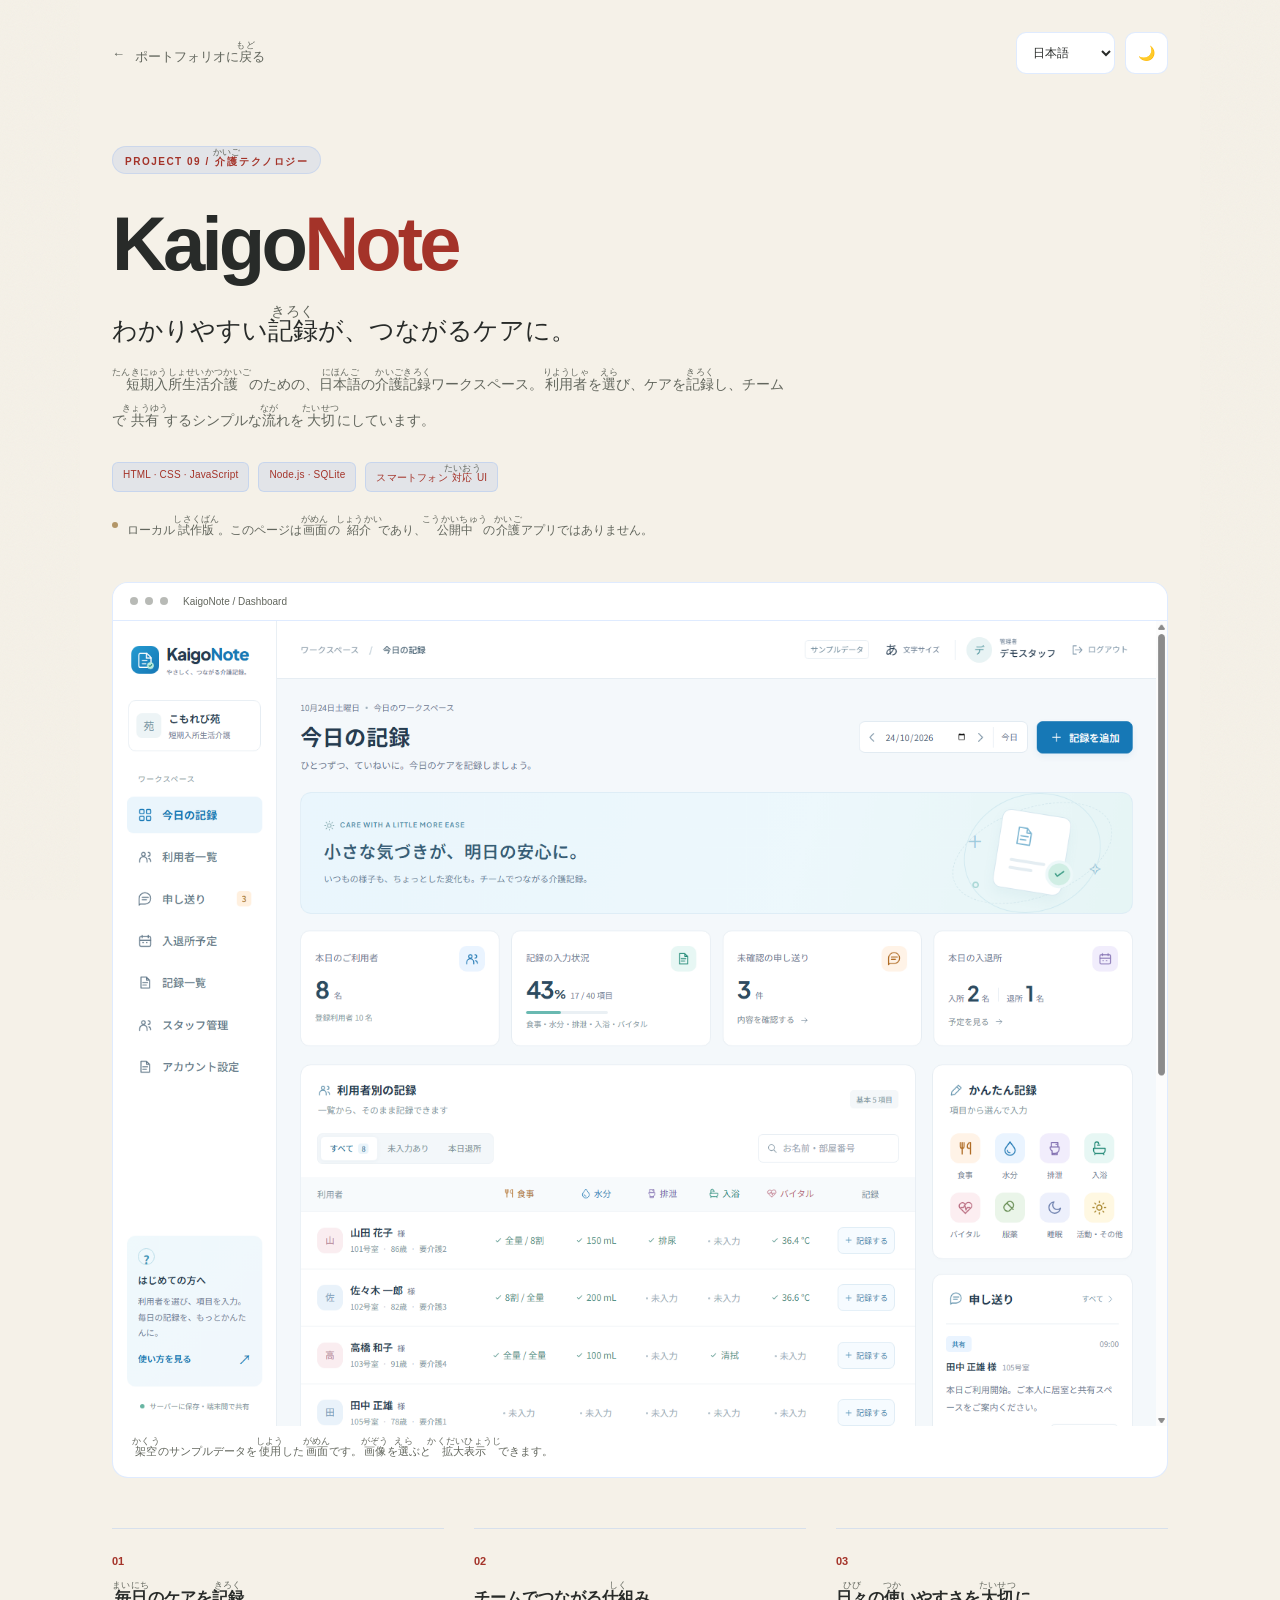
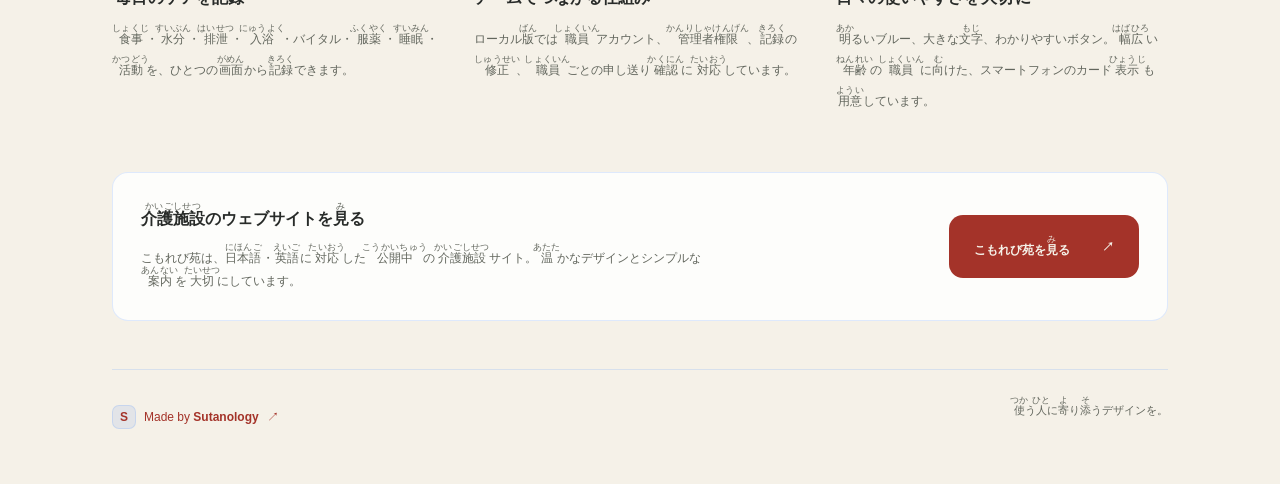
==== commit d880be87: "Redesign portfolio with Japanese styling and furigana" ====
--- a/kaigonote.html
+++ b/kaigonote.html
@@ -1,5 +1,5 @@
 <!doctype html>
-<html lang="en" data-theme="dark">
+<html lang="ja" data-theme="light">
   <head>
     <meta charset="UTF-8">
     <meta name="viewport" content="width=device-width, initial-scale=1">
@@ -9,17 +9,18 @@
     <link rel="preconnect" href="https://fonts.gstatic.com" crossorigin>
     <link href="https://fonts.googleapis.com/css2?family=Poppins:wght@400;500;600;700&display=swap" rel="stylesheet">
     <link rel="stylesheet" href="index.css">
+    <link rel="stylesheet" href="home.css">
     <link rel="stylesheet" href="project.css">
     <script src="kaigonote.js" defer></script>
   </head>
   <body class="project-case">
     <header class="case-nav">
-      <a href="index.html#projects" class="case-back"><span aria-hidden="true">←</span> <span data-case="back">Back to portfolio</span></a>
+      <a href="index.html#projects" class="case-back"><span aria-hidden="true">←</span> <span data-case="back">ポートフォリオに<ruby>戻<rp>（</rp><rt>もど</rt><rp>）</rp></ruby>る</span></a>
       <div class="case-controls">
         <select id="case-language" aria-label="Language">
           <option value="en">English</option>
           <option value="id">Indonesia</option>
-          <option value="jp">日本語</option>
+          <option value="jp" selected>日本語</option>
           <option value="zh">中文</option>
           <option value="ko">한국어</option>
         </select>
@@ -28,25 +29,25 @@
     </header>
     <main>
       <section class="case-intro">
-        <span class="tag" data-case="label">PROJECT 09 / CARE TECHNOLOGY</span>
+        <span class="tag" data-case="label">PROJECT 09 / <ruby>介護<rp>（</rp><rt>かいご</rt><rp>）</rp></ruby>テクノロジー</span>
         <h1>Kaigo<span>Note</span></h1>
-        <p class="case-lead" data-case="lead">Clearer records. More connected care.</p>
-        <p class="case-description" data-case="description">A Japanese recording workspace for short-stay care facilities, designed around a simple flow: choose a resident, record their care, and share with the team.</p>
-        <div class="case-tags"><span>HTML · CSS · JavaScript</span><span>Node.js · SQLite</span><span data-case="responsive">Responsive UI</span></div>
-        <p class="case-status"><span aria-hidden="true"></span><span data-case="status">Local prototype. This page is a visual preview, not the live care application.</span></p>
+        <p class="case-lead" data-case="lead">わかりやすい<ruby>記録<rp>（</rp><rt>きろく</rt><rp>）</rp></ruby>が、つながるケアに。</p>
+        <p class="case-description" data-case="description"><ruby>短期入所生活介護<rp>（</rp><rt>たんきにゅうしょせいかつかいご</rt><rp>）</rp></ruby>のための、<ruby>日本語<rp>（</rp><rt>にほんご</rt><rp>）</rp></ruby>の<ruby>介護<rp>（</rp><rt>かいご</rt><rp>）</rp></ruby><ruby>記録<rp>（</rp><rt>きろく</rt><rp>）</rp></ruby>ワークスペース。<ruby>利用者<rp>（</rp><rt>りようしゃ</rt><rp>）</rp></ruby>を<ruby>選<rp>（</rp><rt>えら</rt><rp>）</rp></ruby>び、ケアを<ruby>記録<rp>（</rp><rt>きろく</rt><rp>）</rp></ruby>し、チームで<ruby>共有<rp>（</rp><rt>きょうゆう</rt><rp>）</rp></ruby>するシンプルな<ruby>流<rp>（</rp><rt>なが</rt><rp>）</rp></ruby>れを<ruby>大切<rp>（</rp><rt>たいせつ</rt><rp>）</rp></ruby>にしています。</p>
+        <div class="case-tags"><span>HTML · CSS · JavaScript</span><span>Node.js · SQLite</span><span data-case="responsive">スマートフォン<ruby>対応<rp>（</rp><rt>たいおう</rt><rp>）</rp></ruby>UI</span></div>
+        <p class="case-status"><span aria-hidden="true"></span><span data-case="status">ローカル<ruby>試作版<rp>（</rp><rt>しさくばん</rt><rp>）</rp></ruby>。このページは<ruby>画面<rp>（</rp><rt>がめん</rt><rp>）</rp></ruby>の<ruby>紹介<rp>（</rp><rt>しょうかい</rt><rp>）</rp></ruby>であり、<ruby>公開中<rp>（</rp><rt>こうかいちゅう</rt><rp>）</rp></ruby>の<ruby>介護<rp>（</rp><rt>かいご</rt><rp>）</rp></ruby>アプリではありません。</span></p>
       </section>
       <figure class="case-screenshot">
         <div class="case-window" aria-hidden="true"><span></span><span></span><span></span><small>KaigoNote / Dashboard</small></div>
         <a href="photos/kaigonote-dashboard.png" target="_blank" rel="noopener" data-case-title="enlarge" title="Open full-size preview"><img src="photos/kaigonote-dashboard.png" width="1440" height="1100" alt="KaigoNote dashboard showing fictional residents, care recording status, quick actions and team handovers."></a>
-        <figcaption data-case="caption">Dashboard preview with fictional sample data. Select the image to view it at full size.</figcaption>
+        <figcaption data-case="caption"><ruby>架空<rp>（</rp><rt>かくう</rt><rp>）</rp></ruby>のサンプルデータを<ruby>使用<rp>（</rp><rt>しよう</rt><rp>）</rp></ruby>した<ruby>画面<rp>（</rp><rt>がめん</rt><rp>）</rp></ruby>です。<ruby>画像<rp>（</rp><rt>がぞう</rt><rp>）</rp></ruby>を<ruby>選<rp>（</rp><rt>えら</rt><rp>）</rp></ruby>ぶと<ruby>拡大表示<rp>（</rp><rt>かくだいひょうじ</rt><rp>）</rp></ruby>できます。</figcaption>
       </figure>
       <section class="case-features" aria-label="Features">
-        <article><span class="case-number">01</span><h2 data-case="recordTitle">Everyday care records</h2><p data-case="recordBody">Meals, hydration, toileting, bathing, vital signs, medication, sleep, and activities in one workspace.</p></article>
-        <article><span class="case-number">02</span><h2 data-case="teamTitle">A shared team workflow</h2><p data-case="teamBody">Staff accounts, admin permissions, editable records, and handovers with individual acknowledgements in the local version.</p></article>
-        <article><span class="case-number">03</span><h2 data-case="accessTitle">Designed for everyday use</h2><p data-case="accessBody">Bright ocean-blue colors, larger text, clear controls, and a mobile card layout for staff of different ages.</p></article>
+        <article><span class="case-number">01</span><h2 data-case="recordTitle"><ruby>毎日<rp>（</rp><rt>まいにち</rt><rp>）</rp></ruby>のケアを<ruby>記録<rp>（</rp><rt>きろく</rt><rp>）</rp></ruby></h2><p data-case="recordBody"><ruby>食事<rp>（</rp><rt>しょくじ</rt><rp>）</rp></ruby>・<ruby>水分<rp>（</rp><rt>すいぶん</rt><rp>）</rp></ruby>・<ruby>排泄<rp>（</rp><rt>はいせつ</rt><rp>）</rp></ruby>・<ruby>入浴<rp>（</rp><rt>にゅうよく</rt><rp>）</rp></ruby>・バイタル・<ruby>服薬<rp>（</rp><rt>ふくやく</rt><rp>）</rp></ruby>・<ruby>睡眠<rp>（</rp><rt>すいみん</rt><rp>）</rp></ruby>・<ruby>活動<rp>（</rp><rt>かつどう</rt><rp>）</rp></ruby>を、ひとつの<ruby>画面<rp>（</rp><rt>がめん</rt><rp>）</rp></ruby>から<ruby>記録<rp>（</rp><rt>きろく</rt><rp>）</rp></ruby>できます。</p></article>
+        <article><span class="case-number">02</span><h2 data-case="teamTitle">チームでつながる<ruby>仕組<rp>（</rp><rt>しく</rt><rp>）</rp></ruby>み</h2><p data-case="teamBody">ローカル<ruby>版<rp>（</rp><rt>ばん</rt><rp>）</rp></ruby>では<ruby>職員<rp>（</rp><rt>しょくいん</rt><rp>）</rp></ruby>アカウント、<ruby>管理者権限<rp>（</rp><rt>かんりしゃけんげん</rt><rp>）</rp></ruby>、<ruby>記録<rp>（</rp><rt>きろく</rt><rp>）</rp></ruby>の<ruby>修正<rp>（</rp><rt>しゅうせい</rt><rp>）</rp></ruby>、<ruby>職員<rp>（</rp><rt>しょくいん</rt><rp>）</rp></ruby>ごとの申し送り<ruby>確認<rp>（</rp><rt>かくにん</rt><rp>）</rp></ruby>に<ruby>対応<rp>（</rp><rt>たいおう</rt><rp>）</rp></ruby>しています。</p></article>
+        <article><span class="case-number">03</span><h2 data-case="accessTitle"><ruby>日々<rp>（</rp><rt>ひび</rt><rp>）</rp></ruby>の<ruby>使<rp>（</rp><rt>つか</rt><rp>）</rp></ruby>いやすさを<ruby>大切<rp>（</rp><rt>たいせつ</rt><rp>）</rp></ruby>に</h2><p data-case="accessBody"><ruby>明<rp>（</rp><rt>あか</rt><rp>）</rp></ruby>るいブルー、大きな<ruby>文字<rp>（</rp><rt>もじ</rt><rp>）</rp></ruby>、わかりやすいボタン。<ruby>幅広<rp>（</rp><rt>はばひろ</rt><rp>）</rp></ruby>い<ruby>年齢<rp>（</rp><rt>ねんれい</rt><rp>）</rp></ruby>の<ruby>職員<rp>（</rp><rt>しょくいん</rt><rp>）</rp></ruby>に<ruby>向<rp>（</rp><rt>む</rt><rp>）</rp></ruby>けた、スマートフォンのカード<ruby>表示<rp>（</rp><rt>ひょうじ</rt><rp>）</rp></ruby>も<ruby>用意<rp>（</rp><rt>ようい</rt><rp>）</rp></ruby>しています。</p></article>
       </section>
-      <section class="case-next"><div><h2 data-case="nextTitle">Explore the care company website</h2><p data-case="nextBody">KOMOREBIEN is the live Japanese–English care website, with a warm visual identity and simple navigation.</p></div><a href="https://komorebi-care.web.app/" class="btn-primary" target="_blank" rel="noopener noreferrer"><span data-case="visit">Visit KOMOREBIEN</span> <span aria-hidden="true">↗</span></a></section>
+      <section class="case-next"><div><h2 data-case="nextTitle"><ruby>介護施設<rp>（</rp><rt>かいごしせつ</rt><rp>）</rp></ruby>のウェブサイトを<ruby>見<rp>（</rp><rt>み</rt><rp>）</rp></ruby>る</h2><p data-case="nextBody">こもれび苑は、<ruby>日本語<rp>（</rp><rt>にほんご</rt><rp>）</rp></ruby>・<ruby>英語<rp>（</rp><rt>えいご</rt><rp>）</rp></ruby>に<ruby>対応<rp>（</rp><rt>たいおう</rt><rp>）</rp></ruby>した<ruby>公開中<rp>（</rp><rt>こうかいちゅう</rt><rp>）</rp></ruby>の<ruby>介護施設<rp>（</rp><rt>かいごしせつ</rt><rp>）</rp></ruby>サイト。<ruby>温<rp>（</rp><rt>あたた</rt><rp>）</rp></ruby>かなデザインとシンプルな<ruby>案内<rp>（</rp><rt>あんない</rt><rp>）</rp></ruby>を<ruby>大切<rp>（</rp><rt>たいせつ</rt><rp>）</rp></ruby>にしています。</p></div><a href="https://komorebi-care.web.app/" class="btn-primary" target="_blank" rel="noopener noreferrer"><span data-case="visit">こもれび苑を<ruby>見<rp>（</rp><rt>み</rt><rp>）</rp></ruby>る</span> <span aria-hidden="true">↗</span></a></section>
     </main>
-    <footer class="case-footer"><a href="index.html#projects" class="case-creator"><span class="case-creator-mark" aria-hidden="true">S</span><span>Made by <strong>Sutanology</strong></span><span aria-hidden="true">↗</span></a><span data-case="footer">Built around the people who use it.</span></footer>
+    <footer class="case-footer"><a href="index.html#projects" class="case-creator"><span class="case-creator-mark" aria-hidden="true">S</span><span>Made by <strong>Sutanology</strong></span><span aria-hidden="true">↗</span></a><span data-case="footer"><ruby>使<rp>（</rp><rt>つか</rt><rp>）</rp></ruby>う<ruby>人<rp>（</rp><rt>ひと</rt><rp>）</rp></ruby>に<ruby>寄<rp>（</rp><rt>よ</rt><rp>）</rp></ruby>り<ruby>添<rp>（</rp><rt>そ</rt><rp>）</rp></ruby>うデザインを。</span></footer>
   </body>
 </html>
--- a/home.css
+++ b/home.css
@@ -0,0 +1,17 @@
+:root{color-scheme:light;--bg:#f5f1e8;--paper:#faf7f0;--text:#282b29;--muted:#62665d;--line:#d6d2c8;--accent:#a43329;--soft:#ece7db;--sun:#bd4a3b;--mountain:#d4d5c9;--mountain-front:#b9c0af;--shadow:0 24px 90px #282b2920}
+[data-theme=dark]{color-scheme:dark;--bg:#1c2424;--paper:#232e2c;--text:#ece7da;--muted:#b8bcac;--line:#45504a;--accent:#efa18d;--soft:#2d3933;--sun:#9d4c3d;--mountain:#364b45;--mountain-front:#466055;--shadow:0 24px 90px #0005}
+*{box-sizing:border-box}html{scroll-behavior:smooth;scroll-padding-top:30px}body{margin:0;background:var(--bg);color:var(--text);font-family:'Noto Sans JP',sans-serif;font-size:14px;-webkit-font-smoothing:antialiased}body:has(dialog[open]){overflow:hidden}body::before{content:"";position:fixed;inset:0;pointer-events:none;opacity:.18;z-index:-1;background-image:url("data:image/svg+xml,%3Csvg viewBox='0 0 180 180' xmlns='http://www.w3.org/2000/svg'%3E%3Cfilter id='n'%3E%3CfeTurbulence type='fractalNoise' baseFrequency='.85' numOctaves='3' stitchTiles='stitch'/%3E%3C/filter%3E%3Crect width='100%25' height='100%25' opacity='.22' filter='url(%23n)'/%3E%3C/svg%3E")}
+a{color:inherit;text-decoration:none}button,select{font:inherit;color:inherit}button,a,select{-webkit-tap-highlight-color:transparent}button{cursor:pointer}button:focus-visible,a:focus-visible,select:focus-visible{outline:2px solid var(--accent);outline-offset:6px}button{border:0}ruby{ruby-align:center}rt{font-family:'Noto Sans JP',sans-serif;font-size:.52em;font-weight:400;letter-spacing:.03em;line-height:1.4;color:var(--muted)}rp{font-size:.7em}p,h1,h2,h3{margin:0}p{line-height:2.3}select{cursor:pointer}::selection{background:var(--accent);color:var(--bg)}
+.site-header,main,.site-footer{width:min(1160px,calc(100% - 96px));margin-inline:auto}.site-header{display:flex;justify-content:space-between;align-items:center;gap:20px;min-height:106px;border-bottom:1px solid var(--line)}.wordmark{display:inline-flex;align-items:center;gap:12px;font-size:14px;font-weight:700;letter-spacing:.14em}.seal{display:grid;place-items:center;width:32px;height:35px;background:var(--accent);color:var(--bg);font-family:serif;font-size:25px;font-weight:400;border-radius:2px;transform:rotate(-5deg)}.header-controls{display:flex;align-items:center;gap:19px}.language-control{display:flex;align-items:center;gap:9px}.language-control>span{color:var(--accent);font-size:21px}.language-control select{border:0;background:transparent;font-size:12px;max-width:125px;padding:10px 2px}.language-control option{background:var(--paper)}.theme-toggle{width:38px;height:38px;background:transparent;border:1px solid var(--line);border-radius:50%;font-size:20px}.theme-toggle:hover{background:var(--soft)}
+.hero{position:relative;min-height:620px;display:flex;flex-direction:column;justify-content:center;padding:86px 0 65px;border-bottom:1px solid var(--line);isolation:isolate}.hero-content{position:relative;z-index:1;max-width:700px}.eyebrow,.small-label,.section-no,.hero-foot,.work-count{font-size:10px;letter-spacing:.16em;font-weight:500;color:var(--muted)}.eyebrow{margin-bottom:29px}.hero h1{font-size:clamp(36px,6.1vw,76px);letter-spacing:-.045em;font-weight:500;line-height:1.1}.hero .name{display:block;font-size:clamp(14px,2vw,19px);letter-spacing:.09em;font-weight:400;margin-top:20px}.hero-tag{font-family:'Noto Serif JP',serif;font-size:25px;margin-top:40px;letter-spacing:.08em}.hero-desc{max-width:490px;font-size:14px;line-height:2.6;margin-top:17px}.hero-actions{display:flex;flex-wrap:wrap;align-items:center;gap:30px;margin-top:31px}.btn-primary{background:var(--accent);color:var(--bg);display:inline-flex;align-items:center;justify-content:space-between;gap:32px;padding:19px 25px;min-height:58px;font-size:12px}.btn-primary rt{color:inherit;opacity:.9}.btn-primary:hover{filter:brightness(1.12)}.btn-text{display:inline-flex;align-items:center;gap:20px;background:transparent;font-size:12px;min-height:44px;padding:8px 0;border-bottom:1px solid var(--line)}.btn-text:hover{color:var(--accent)}.hero-foot{display:flex;align-items:center;justify-content:space-between;gap:15px;margin-top:65px;position:relative;z-index:1}.hero-foot>span:last-child{letter-spacing:.04em;font-size:11px}.hero-art{position:absolute;right:0;top:65px;width:41%;height:430px;overflow:hidden;z-index:-1;opacity:.9;mask-image:linear-gradient(to right,transparent,#000 24%)}.sun{position:absolute;right:36px;top:14px;width:178px;height:178px;border-radius:50%;background:var(--sun);opacity:.85}.mountain{position:absolute;bottom:45px;right:-150px;width:610px;height:220px;background:var(--mountain);clip-path:polygon(0 100%,18% 65%,28% 71%,55% 0,72% 47%,82% 40%,100% 100%)}.mountain-front{bottom:0;right:-160px;height:180px;width:670px;background:var(--mountain-front);clip-path:polygon(0 100%,19% 65%,33% 76%,65% 8%,76% 42%,82% 37%,100% 100%)}.art-caption{position:absolute;right:0;bottom:0;writing-mode:vertical-rl;font-size:8px;letter-spacing:.2em;color:var(--muted)}
+.about-section,.work-section{padding-top:62px}.section-heading{display:flex;align-items:baseline;gap:30px;margin-bottom:35px}.section-heading h2{font-family:'Noto Serif JP',serif;font-size:26px;font-weight:500;letter-spacing:.07em;line-height:1.8}.section-no{min-width:178px}.about-grid{display:grid;grid-template-columns:1fr 1fr;gap:85px}.about-story{padding:27px 0 0}.about-story h3{font-family:'Noto Serif JP',serif;font-size:34px;line-height:1.5;font-weight:400;letter-spacing:-.025em;margin:17px 0 23px}.red-dot{color:var(--accent)}.about-desc{font-size:13px;line-height:2.8;color:var(--muted)}.details{border-top:1px solid var(--line)}.detail-row{display:flex;align-items:flex-start;gap:24px;padding:24px 0;border-bottom:1px solid var(--line)}.detail-row>div{min-width:0}.detail-symbol{font-family:'Noto Serif JP',serif;color:var(--accent);font-size:25px;min-width:32px;text-align:center}.detail-label{font-size:11px;color:var(--muted);margin-bottom:8px}.lang-list{display:flex;flex-wrap:wrap;column-gap:16px;row-gap:10px;font-size:12px;line-height:2}.skill-tags{display:flex;flex-wrap:wrap;gap:9px}.skill-tags>span{font-size:11px;background:var(--soft);border:1px solid var(--line);padding:6px 10px;line-height:2}
+.work-section{margin-top:35px}.work-count{margin-left:auto}.project-list{border-top:1px solid var(--line)}.project-item{display:flex;align-items:center;gap:27px;padding:25px 10px;border-bottom:1px solid var(--line);min-height:100px;transition:background .2s,padding .2s}.project-item:hover{background:var(--soft);padding-inline:18px}.project-num{font-size:11px;font-family:monospace;color:var(--accent);align-self:flex-start;padding-top:9px;min-width:25px}.project-info{flex:1;min-width:0;display:flex;align-items:center;gap:20px}.project-name{font-family:'Noto Serif JP',serif;font-size:21px;font-weight:500;min-width:43%;line-height:1.9}.project-tech{font-size:11px;color:var(--muted);line-height:2.3}.project-badge{font-size:10px;color:var(--accent);border:1px solid var(--line);padding:5px 9px;white-space:nowrap;line-height:2}.project-arrow{font-size:21px;color:var(--accent)}
+.now-section{display:flex;align-items:flex-start;gap:18px;padding:36px;margin:65px 0;background:var(--soft);position:relative;overflow:hidden}.status-dot{margin-top:13px;height:6px;width:6px;background:var(--accent);border-radius:50%;flex-shrink:0}.now-section h2{font-size:12px;font-weight:500;margin-bottom:10px}.now-section p{max-width:770px;font-size:12px;color:var(--muted);line-height:2.6;position:relative;z-index:1}.now-mark{margin-left:auto;align-self:center;font-family:'Noto Serif JP',serif;font-size:42px;white-space:nowrap;opacity:.15}.site-footer{border-top:1px solid var(--line);padding:27px 0 36px;display:flex;align-items:center;justify-content:space-between;gap:22px}.site-footer .wordmark{font-size:11px}.site-footer p,.site-footer>span{font-size:10px;color:var(--muted)}
+dialog{width:min(560px,calc(100% - 32px));padding:0;border:1px solid var(--line);background:var(--paper);color:var(--text);box-shadow:var(--shadow);max-height:calc(100dvh - 40px);overflow:auto}dialog::backdrop{background:#18201ed0;backdrop-filter:blur(4px)}.modal-box{padding:35px}.modal-top{display:flex;align-items:center;justify-content:space-between;gap:18px;margin-bottom:27px}.modal-top .btn-text{gap:12px;font-size:11px}.modal-box h2{font-family:'Noto Serif JP',serif;font-size:28px;font-weight:500;line-height:2}.modal-sub{font-size:12px;color:var(--muted);margin:13px 0 24px;line-height:2.6}.contact-row{display:flex;flex-direction:column;gap:8px;padding:20px 0;border-top:1px solid var(--line);font-size:13px;overflow-wrap:anywhere}.contact-row>span:first-child{font-size:11px;color:var(--muted)}.contact-row:hover{color:var(--accent)}
+@media(min-width:1500px){.hero{min-height:690px}.hero-art{width:43%;top:90px;height:440px}.sun{width:200px;height:200px;right:65px}}
+@media(max-width:900px){.site-header,main,.site-footer{width:calc(100% - 56px)}.hero{min-height:600px}.hero-art{opacity:.45;width:46%}.hero-content{max-width:650px}.about-grid{gap:40px}.section-no{min-width:140px}.project-info{align-items:flex-start;flex-direction:column;gap:7px}.project-item{gap:20px}.project-name{font-size:20px}.site-footer{flex-wrap:wrap}.site-footer p{margin-left:auto}.now-mark{display:none}}
+@media(max-width:550px){.site-header,main,.site-footer{width:calc(100% - 40px)}.site-header{min-height:83px;gap:10px}.wordmark{font-size:11px;letter-spacing:.08em;gap:8px}.seal{width:25px;height:29px;font-size:20px}.header-controls{gap:10px}.language-control{gap:4px}.language-control select{font-size:11px;max-width:92px}.theme-toggle{width:32px;height:32px;font-size:18px}.hero{padding:52px 0 30px;min-height:620px;justify-content:flex-start}.eyebrow{font-size:9px;margin-bottom:28px}.hero h1{font-size:clamp(30px,8.5vw,45px);letter-spacing:-.04em}.hero .name{font-size:12px;letter-spacing:.04em;line-height:1.7;margin-top:15px}.hero-tag{font-size:19px;margin-top:43px;letter-spacing:0}.hero-desc{font-size:12px;max-width:310px;line-height:2.8;margin-top:16px}.hero-art{width:80%;height:340px;top:156px;right:-20px;opacity:.22}.sun{width:130px;height:130px;right:30px}.mountain{right:-290px}.mountain-front{right:-300px}.hero-actions{gap:20px;margin-top:28px}.btn-primary{padding:17px 18px;gap:18px;font-size:11px}.hero-actions .btn-text{font-size:11px;gap:10px}.hero-foot{margin-top:45px;align-items:flex-start;flex-direction:column;gap:14px;font-size:9px}.hero-foot>span:last-child{font-size:10px}.about-section,.work-section{padding-top:42px}.section-heading{flex-wrap:wrap;gap:18px;margin-bottom:24px}.section-no{font-size:9px;min-width:0}.section-heading h2{font-size:22px}.about-grid{grid-template-columns:1fr;gap:30px}.about-story{padding-top:8px}.about-story h3{font-size:30px;margin:17px 0 19px}.about-desc{font-size:12px}.detail-row{padding:22px 0;gap:18px}.work-section{margin-top:10px}.work-count{font-size:9px}.project-item{padding:23px 0;gap:12px}.project-item:hover{padding-inline:8px}.project-num{font-size:10px;min-width:20px}.project-name{font-size:18px}.project-tech{font-size:10px}.project-badge{font-size:9px;padding:3px 6px}.project-arrow{font-size:18px}.now-section{margin:43px 0;padding:24px 19px;gap:12px}.now-section p{font-size:11px}.site-footer{padding:24px 0 30px;column-gap:10px;row-gap:14px}.site-footer p{order:3;width:100%;margin:0}.site-footer>span{margin-left:auto;font-size:9px}.modal-box{padding:24px}.modal-box h2{font-size:24px}}
+@media(prefers-reduced-motion:reduce){html{scroll-behavior:auto}*{transition:none!important}}
+/* Keep reading guides legible even in compact project labels. */
+rt{font-size:max(.55em,9px)}
+@media(max-width:550px){.hero-desc,.about-desc{font-size:13px}.project-tech,.now-section p{font-size:12px}}
--- a/project.css
+++ b/project.css
@@ -3,3 +3,6 @@
 .project-case>.case-nav,.project-case>main,.project-case>.case-footer{position:relative;z-index:1}
 .case-creator{display:inline-flex;align-items:center;gap:8px;min-height:44px;font-size:12px}.case-creator-mark{display:grid;place-items:center;width:24px;height:24px;border:1px solid var(--card-border);border-radius:7px;background:var(--tag-bg);font-weight:700}.case-creator strong{font-weight:600}.case-creator:hover strong{text-decoration:underline;text-underline-offset:4px}
 @media(prefers-reduced-motion:reduce){.project-case *{transition:none!important}}
+
+/* Japanese portfolio theme */
+.project-case{margin-inline:auto}.project-case>main{width:100%;margin:0}.project-case rt{font-size:max(.55em,9px)}.case-description,.case-features p{line-height:2.6}
